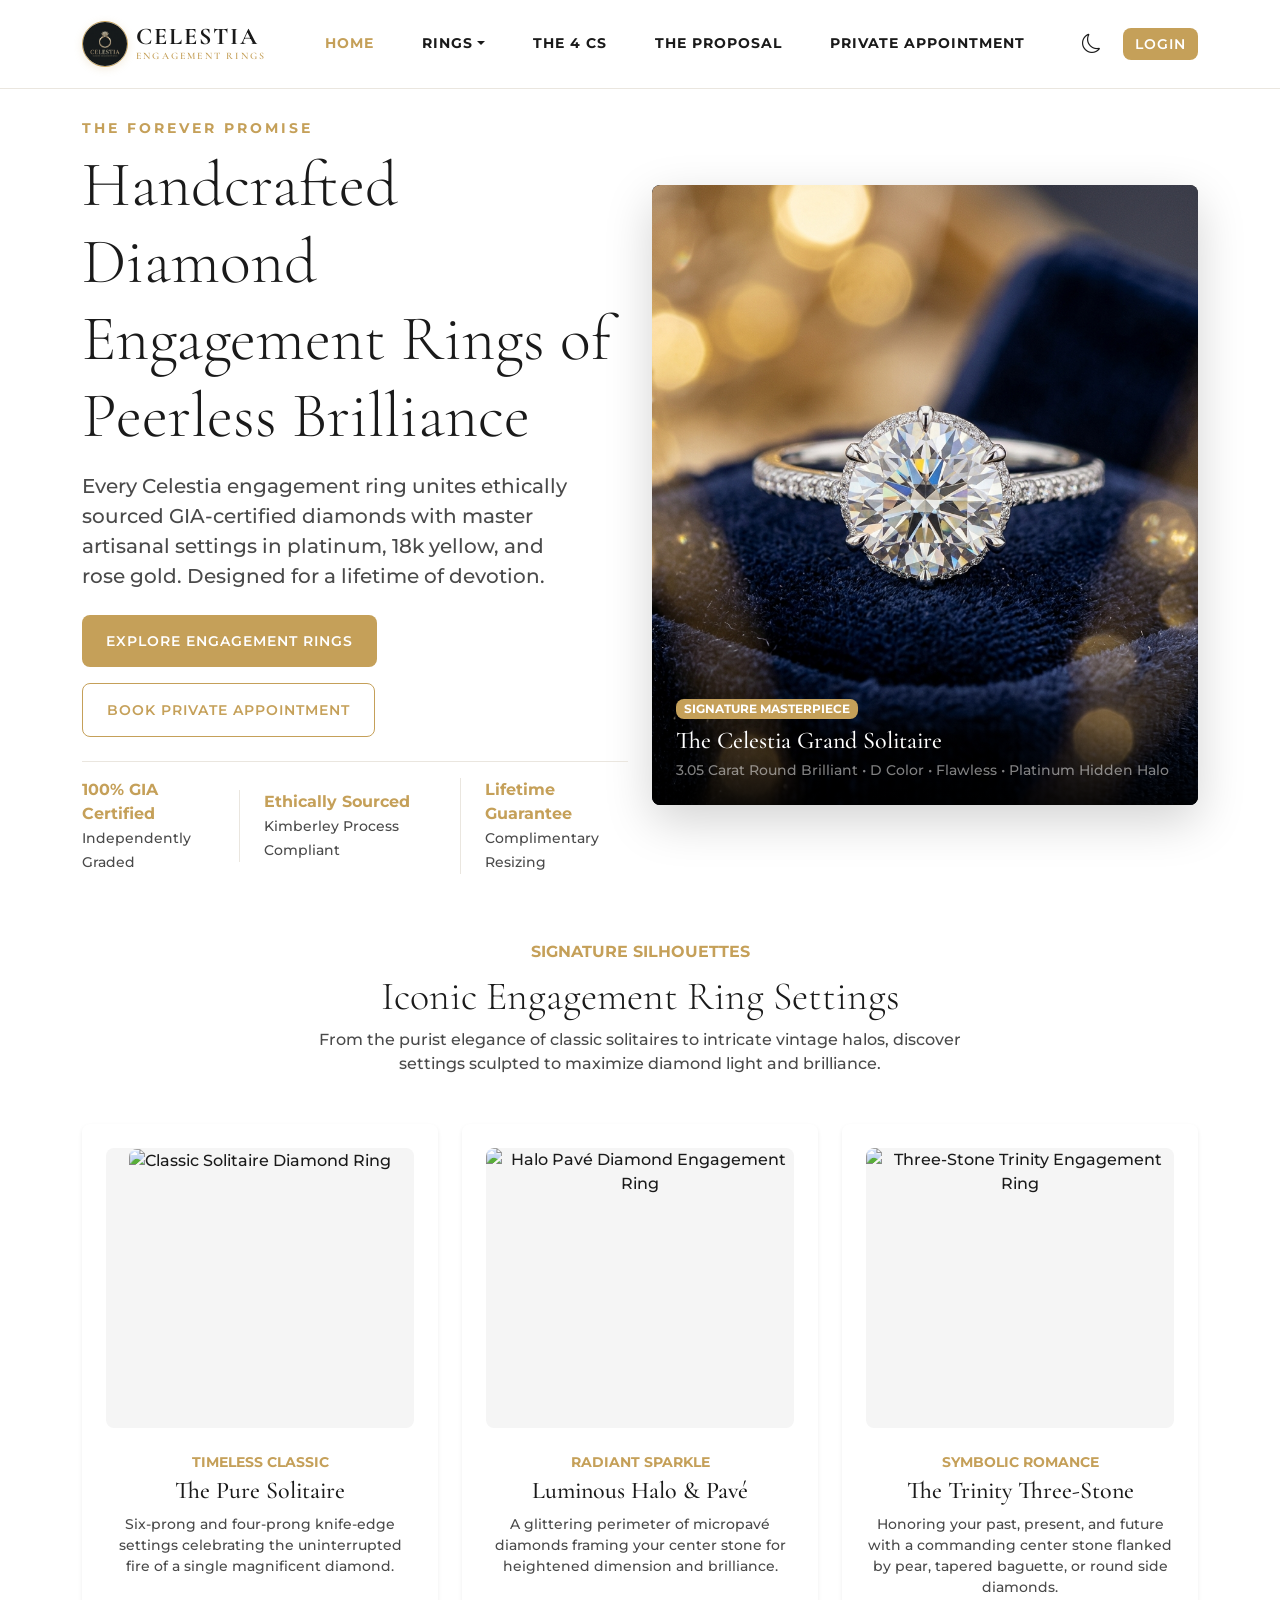
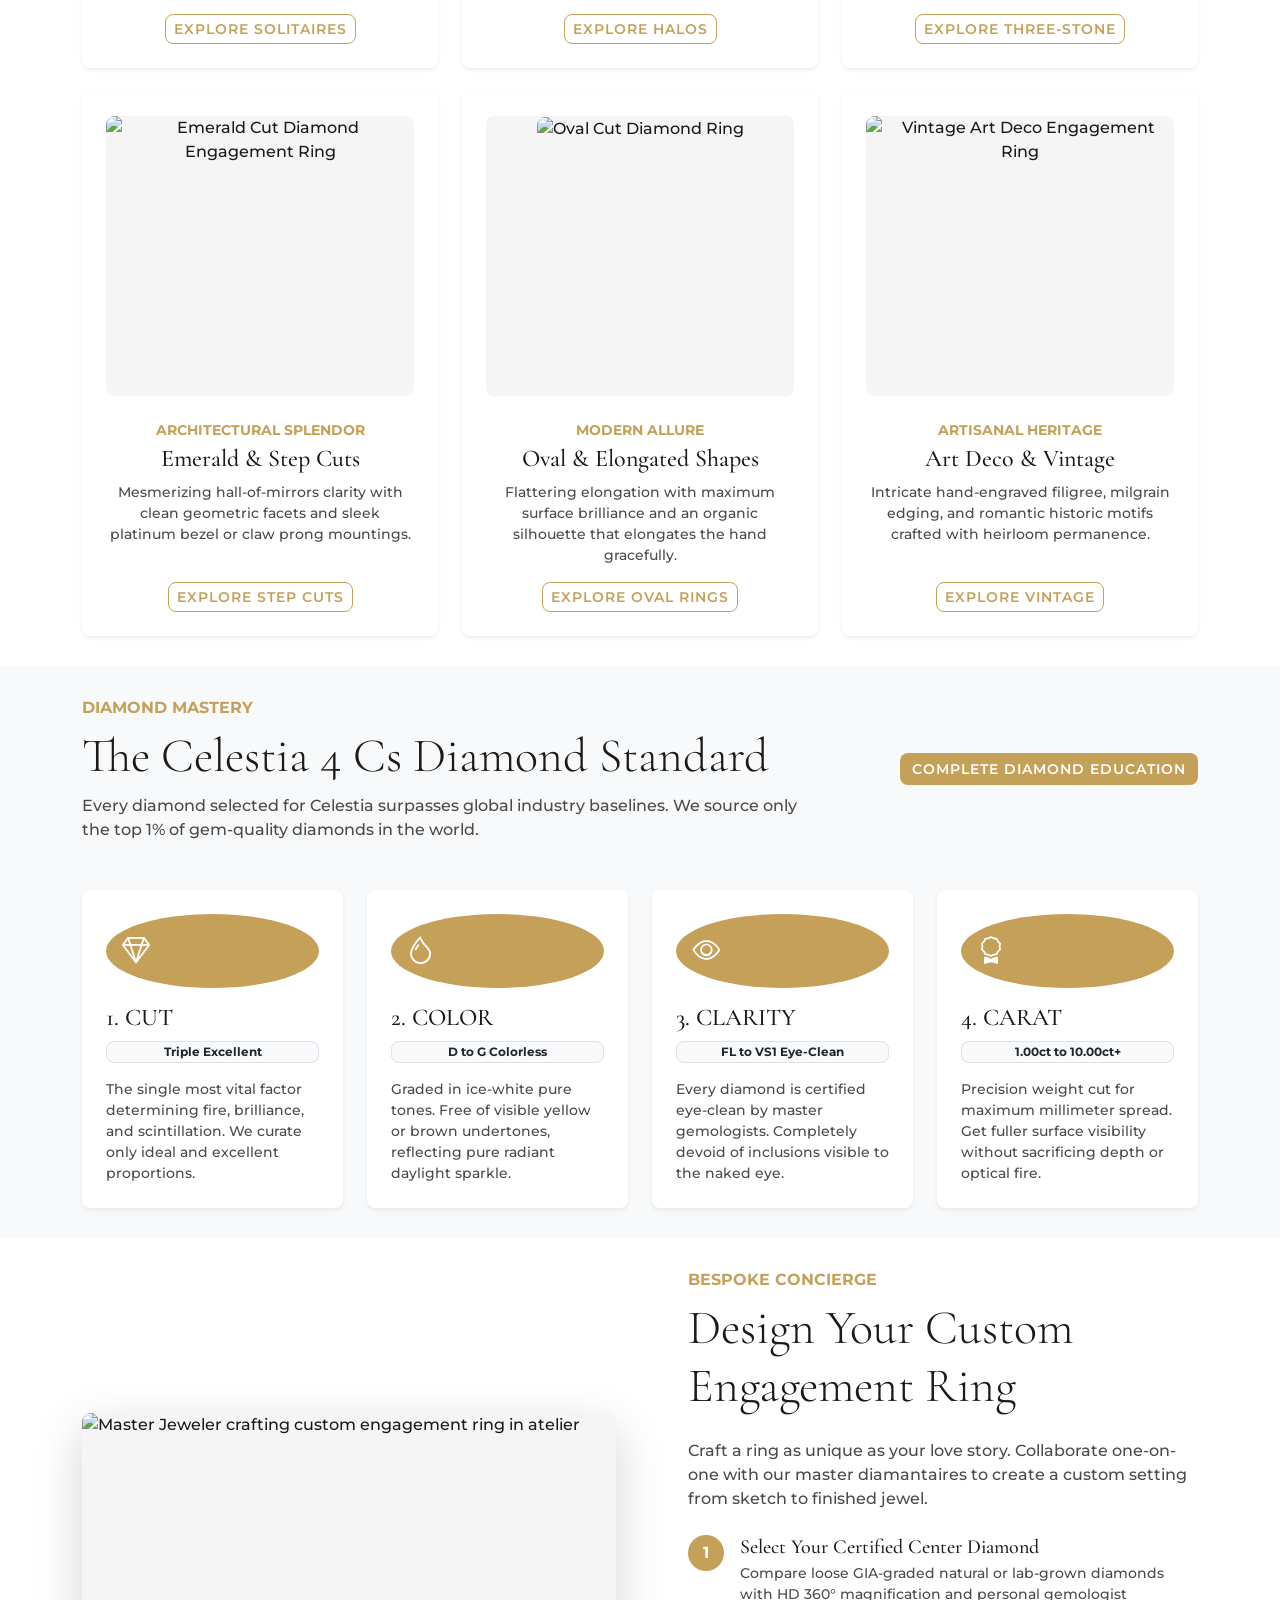
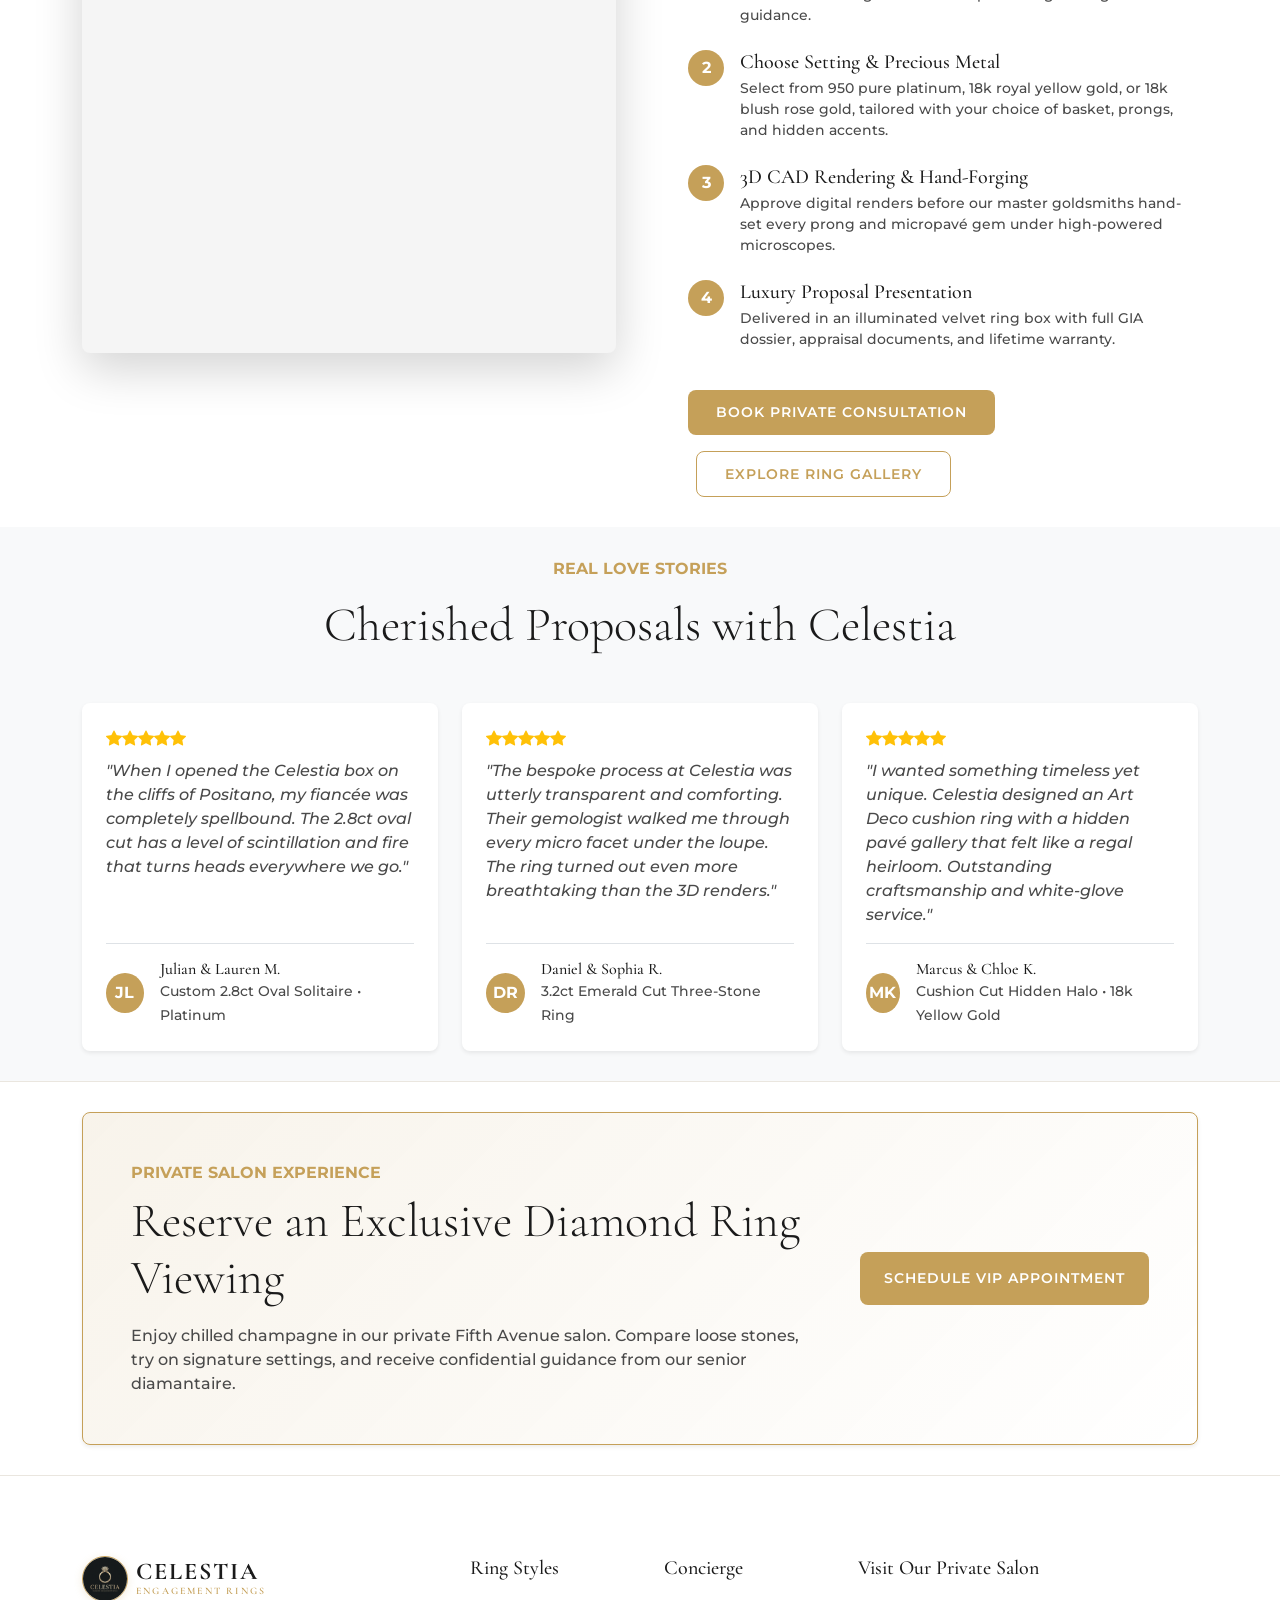
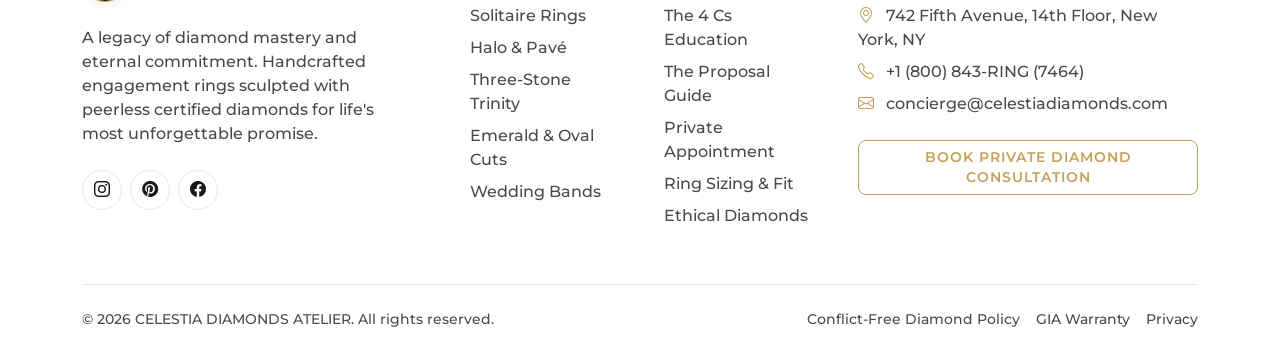
==== index.html @ c5ca7480 "Add files via upload" ====
<!DOCTYPE html>
<html lang="en" data-theme="light" dir="ltr">

<head>
    <meta charset="UTF-8">
    <meta name="viewport" content="width=device-width, initial-scale=1.0">
    <title>CELESTIA | Fine Diamond Engagement Rings & Bespoke Solitaires</title>
    <meta name="description" content="Discover CELESTIA's handcrafted diamond engagement rings. Certified conflict-free diamonds, bespoke platinum and 18k gold settings, and personalized bridal diamond concierge.">
    <!-- Bootstrap 5 CSS -->
    <link href="https://cdn.jsdelivr.net/npm/bootstrap@5.3.0/dist/css/bootstrap.min.css" rel="stylesheet">
    <!-- Bootstrap Icons -->
    <link href="https://cdn.jsdelivr.net/npm/bootstrap-icons@1.10.0/font/bootstrap-icons.css" rel="stylesheet">
    <!-- Custom CSS -->
    <link rel="stylesheet" href="assets/css/style.css">
    <link rel="icon" type="image/png" href="assets/images/favicon.png">
</head>

<body>

    <!-- Header Navigation -->
    <nav class="navbar navbar-expand-lg sticky-top">
        <div class="container">
            <a class="navbar-brand text-nowrap d-flex align-items-center gap-2" href="index.html">
                <img src="assets/images/logo-main.png" alt="Celestia Diamonds Logo" class="brand-logo-img">
                <div class="d-flex flex-column justify-content-center">
                    <span class="brand-font" style="line-height: 1; letter-spacing: 2px;">CELESTIA</span>
                    <span style="font-size: 0.62rem; letter-spacing: 2.2px; color: var(--accent-gold); font-weight: 600; text-transform: uppercase;">ENGAGEMENT RINGS</span>
                </div>
            </a>

            <div class="d-flex align-items-center order-lg-3 gap-3">
                <div class="desktop-auth-btns d-none d-lg-flex ms-3">
                    <a href="login.html" class="btn btn-gold">Login</a>
                </div>

                <button class="navbar-toggler ms-2 border-0" type="button" data-bs-toggle="collapse"
                    data-bs-target="#navbarContent" aria-label="Toggle navigation">
                    <span class="navbar-toggler-icon"></span>
                </button>
            </div>

            <div class="collapse navbar-collapse order-lg-2" id="navbarContent">
                <ul class="navbar-nav mx-auto mb-2 mb-lg-0 gap-lg-3">
                    <li class="nav-item"><a class="nav-link active" href="index.html">Home</a></li>
                    <li class="nav-item dropdown">
                        <a class="nav-link dropdown-toggle" href="#" role="button" data-bs-toggle="dropdown">Rings</a>
                        <ul class="dropdown-menu border-0 shadow-sm">
                            <li><a class="dropdown-item" href="jewellery.html">Solitaire Rings</a></li>
                            <li><a class="dropdown-item" href="jewellery.html">Halo & Pavé</a></li>
                            <li><a class="dropdown-item" href="jewellery.html">Three-Stone Trinity</a></li>
                            <li><a class="dropdown-item" href="jewellery.html">Emerald & Oval Cuts</a></li>
                            <li><a class="dropdown-item" href="jewellery.html">Vintage Heirloom</a></li>
                            <li><hr class="dropdown-divider"></li>
                            <li><a class="dropdown-item" href="jewellery.html">Diamond Wedding Bands</a></li>
                        </ul>
                    </li>
                    <li class="nav-item"><a class="nav-link" href="diamonds.html">The 4 Cs</a></li>
                    <li class="nav-item"><a class="nav-link" href="gifting.html">The Proposal</a></li>
                    <li class="nav-item"><a class="nav-link" href="contact.html">Private Appointment</a></li>
                </ul>

                <div class="d-flex align-items-center justify-content-center gap-3 my-3 my-lg-0 ms-lg-2">
                    <button id="theme-toggle" class="icon-btn" title="Toggle Theme"><i class="bi bi-moon"></i></button>
                </div>
                <div class="d-lg-none mt-3 pb-3 border-top pt-3 d-flex flex-column gap-2">
                    <a href="login.html" class="btn btn-gold w-100">Login</a>
                </div>
            </div>
        </div>
    </nav>

    <!-- Hero Section -->
    <section class="hero-section text-center text-lg-start">
        <div class="container">
            <div class="row align-items-center h-100">
                <div class="col-lg-6 hero-content py-4 py-lg-0">
                    <span class="hero-subtitle text-uppercase letter-spacing-2 text-gold d-inline-block mb-2">The Forever Promise</span>
                    <h1 class="hero-title brand-font display-4 mb-3">Handcrafted Diamond Engagement Rings of Peerless Brilliance</h1>
                    <p class="lead mb-4 text-secondary pe-lg-5">Every Celestia engagement ring unites ethically sourced GIA-certified diamonds with master artisanal settings in platinum, 18k yellow, and rose gold. Designed for a lifetime of devotion.</p>
                    <div class="hero-cta-group align-lg-start mt-4 d-flex flex-wrap gap-3">
                        <a href="jewellery.html" class="btn btn-gold px-4 py-3">Explore Engagement Rings</a>
                        <a href="contact.html" class="btn btn-outline-gold px-4 py-3">Book Private Appointment</a>
                    </div>
                    <div class="d-flex align-items-center gap-4 mt-4 pt-3 border-top" style="border-color: var(--border-color) !important;">
                        <div>
                            <span class="fw-bold d-block text-gold">100% GIA Certified</span>
                            <small class="text-secondary">Independently Graded</small>
                        </div>
                        <div class="border-start ps-4" style="border-color: var(--border-color) !important;">
                            <span class="fw-bold d-block text-gold">Ethically Sourced</span>
                            <small class="text-secondary">Kimberley Process Compliant</small>
                        </div>
                        <div class="border-start ps-4" style="border-color: var(--border-color) !important;">
                            <span class="fw-bold d-block text-gold">Lifetime Guarantee</span>
                            <small class="text-secondary">Complimentary Resizing</small>
                        </div>
                    </div>
                </div>
                <div class="col-lg-6 d-flex align-items-center py-3">
                    <!-- Hero Image -->
                    <div class="premium-img-container shadow-lg rounded w-100 position-relative overflow-hidden"
                        style="height: calc(100vh - 170px); max-height: 620px; background-color: #1a1a1a;">
                        <img src="assets/images/hero-diamond-ring.jpg"
                            alt="Celestia Flawless Solitaire Diamond Engagement Ring" class="w-100 h-100 object-fit-cover rounded">
                        <div class="position-absolute bottom-0 start-0 w-100 p-4 text-white" style="background: linear-gradient(180deg, transparent 0%, rgba(0,0,0,0.85) 100%);">
                            <span class="badge bg-gold mb-2 text-uppercase letter-spacing-1">Signature Masterpiece</span>
                            <h4 class="brand-font mb-1 text-white">The Celestia Grand Solitaire</h4>
                            <p class="small mb-0 text-white-50">3.05 Carat Round Brilliant • D Color • Flawless • Platinum Hidden Halo</p>
                        </div>
                    </div>
                </div>
            </div>
        </div>
    </section>

    <!-- Ring Silhouettes / Styles Showcase -->
    <section id="collections" class="section-padding bg-surface">
        <div class="container">
            <div class="section-title text-center mb-5">
                <span class="text-gold text-uppercase letter-spacing-2 d-block mb-2">Signature Silhouettes</span>
                <h2 class="brand-font display-5">Iconic Engagement Ring Settings</h2>
                <p class="text-secondary mx-auto mt-2" style="max-width: 650px;">From the purist elegance of classic solitaires to intricate vintage halos, discover settings sculpted to maximize diamond light and brilliance.</p>
            </div>

            <div class="row g-4 justify-content-center">
                <!-- Solitaire -->
                <div class="col-lg-4 col-md-6">
                    <div class="premium-card text-center p-4 h-100 border-0 shadow-sm rounded">
                        <div class="premium-img-container rounded mx-auto mb-4 overflow-hidden"
                            style="height: 280px; width: 100%;">
                            <img src="https://images.unsplash.com/photo-1605100804763-247f67b3557e?w=800&h=800&fit=crop"
                                alt="Classic Solitaire Diamond Ring" class="w-100 h-100 object-fit-cover rounded">
                        </div>
                        <span class="text-gold small text-uppercase letter-spacing-1">Timeless Classic</span>
                        <h4 class="brand-font mt-1 mb-2">The Pure Solitaire</h4>
                        <p class="text-secondary small mb-3">Six-prong and four-prong knife-edge settings celebrating the uninterrupted fire of a single magnificent diamond.</p>
                        <a href="jewellery.html" class="btn btn-outline-gold btn-sm">Explore Solitaires</a>
                    </div>
                </div>

                <!-- Halo & Pavé -->
                <div class="col-lg-4 col-md-6">
                    <div class="premium-card text-center p-4 h-100 border-0 shadow-sm rounded">
                        <div class="premium-img-container rounded mx-auto mb-4 overflow-hidden"
                            style="height: 280px; width: 100%;">
                            <img src="https://images.unsplash.com/photo-1602751584552-8ba73aad10e1?w=800&h=800&fit=crop"
                                alt="Halo Pavé Diamond Engagement Ring" class="w-100 h-100 object-fit-cover rounded">
                        </div>
                        <span class="text-gold small text-uppercase letter-spacing-1">Radiant Sparkle</span>
                        <h4 class="brand-font mt-1 mb-2">Luminous Halo & Pavé</h4>
                        <p class="text-secondary small mb-3">A glittering perimeter of micropavé diamonds framing your center stone for heightened dimension and brilliance.</p>
                        <a href="jewellery.html" class="btn btn-outline-gold btn-sm">Explore Halos</a>
                    </div>
                </div>

                <!-- Three-Stone Trinity -->
                <div class="col-lg-4 col-md-6">
                    <div class="premium-card text-center p-4 h-100 border-0 shadow-sm rounded">
                        <div class="premium-img-container rounded mx-auto mb-4 overflow-hidden"
                            style="height: 280px; width: 100%;">
                            <img src="https://images.unsplash.com/photo-1535632066927-ab7c9ab60908?w=800&h=800&fit=crop"
                                alt="Three-Stone Trinity Engagement Ring" class="w-100 h-100 object-fit-cover rounded">
                        </div>
                        <span class="text-gold small text-uppercase letter-spacing-1">Symbolic Romance</span>
                        <h4 class="brand-font mt-1 mb-2">The Trinity Three-Stone</h4>
                        <p class="text-secondary small mb-3">Honoring your past, present, and future with a commanding center stone flanked by pear, tapered baguette, or round side diamonds.</p>
                        <a href="jewellery.html" class="btn btn-outline-gold btn-sm">Explore Three-Stone</a>
                    </div>
                </div>

                <!-- Emerald & Fancy Shapes -->
                <div class="col-lg-4 col-md-6">
                    <div class="premium-card text-center p-4 h-100 border-0 shadow-sm rounded">
                        <div class="premium-img-container rounded mx-auto mb-4 overflow-hidden"
                            style="height: 280px; width: 100%;">
                            <img src="https://images.unsplash.com/photo-1598560917505-59a3ad559071?w=800&h=800&fit=crop"
                                alt="Emerald Cut Diamond Engagement Ring" class="w-100 h-100 object-fit-cover rounded">
                        </div>
                        <span class="text-gold small text-uppercase letter-spacing-1">Architectural Splendor</span>
                        <h4 class="brand-font mt-1 mb-2">Emerald & Step Cuts</h4>
                        <p class="text-secondary small mb-3">Mesmerizing hall-of-mirrors clarity with clean geometric facets and sleek platinum bezel or claw prong mountings.</p>
                        <a href="jewellery.html" class="btn btn-outline-gold btn-sm">Explore Step Cuts</a>
                    </div>
                </div>

                <!-- Oval Elegance -->
                <div class="col-lg-4 col-md-6">
                    <div class="premium-card text-center p-4 h-100 border-0 shadow-sm rounded">
                        <div class="premium-img-container rounded mx-auto mb-4 overflow-hidden"
                            style="height: 280px; width: 100%;">
                            <img src="https://images.unsplash.com/photo-1603561591411-07134e71a2a9?w=800&h=800&fit=crop"
                                alt="Oval Cut Diamond Ring" class="w-100 h-100 object-fit-cover rounded">
                        </div>
                        <span class="text-gold small text-uppercase letter-spacing-1">Modern Allure</span>
                        <h4 class="brand-font mt-1 mb-2">Oval & Elongated Shapes</h4>
                        <p class="text-secondary small mb-3">Flattering elongation with maximum surface brilliance and an organic silhouette that elongates the hand gracefully.</p>
                        <a href="jewellery.html" class="btn btn-outline-gold btn-sm">Explore Oval Rings</a>
                    </div>
                </div>

                <!-- Vintage Heirloom -->
                <div class="col-lg-4 col-md-6">
                    <div class="premium-card text-center p-4 h-100 border-0 shadow-sm rounded">
                        <div class="premium-img-container rounded mx-auto mb-4 overflow-hidden"
                            style="height: 280px; width: 100%;">
                            <img src="https://images.unsplash.com/photo-1515562141207-7a88fb7ce338?w=800&h=800&fit=crop"
                                alt="Vintage Art Deco Engagement Ring" class="w-100 h-100 object-fit-cover rounded">
                        </div>
                        <span class="text-gold small text-uppercase letter-spacing-1">Artisanal Heritage</span>
                        <h4 class="brand-font mt-1 mb-2">Art Deco & Vintage</h4>
                        <p class="text-secondary small mb-3">Intricate hand-engraved filigree, milgrain edging, and romantic historic motifs crafted with heirloom permanence.</p>
                        <a href="jewellery.html" class="btn btn-outline-gold btn-sm">Explore Vintage</a>
                    </div>
                </div>
            </div>
        </div>
    </section>

    <!-- The 4 Cs Diamond Guide Interactive Feature -->
    <section class="section-padding bg-light">
        <div class="container">
            <div class="row align-items-center mb-5">
                <div class="col-lg-8">
                    <span class="text-gold text-uppercase letter-spacing-2 d-block mb-2">Diamond Mastery</span>
                    <h2 class="brand-font display-5">The Celestia 4 Cs Diamond Standard</h2>
                    <p class="text-secondary mb-0">Every diamond selected for Celestia surpasses global industry baselines. We source only the top 1% of gem-quality diamonds in the world.</p>
                </div>
                <div class="col-lg-4 text-lg-end mt-4 mt-lg-0">
                    <a href="diamonds.html" class="btn btn-gold">Complete Diamond Education</a>
                </div>
            </div>

            <div class="row g-4">
                <div class="col-md-6 col-lg-3">
                    <div class="premium-card p-4 h-100 bg-white border-0 shadow-sm rounded">
                        <div class="d-inline-flex p-3 rounded-circle bg-gold text-white mb-3">
                            <i class="bi bi-gem fs-3"></i>
                        </div>
                        <h4 class="brand-font mb-2">1. CUT</h4>
                        <span class="badge bg-light text-dark border mb-3">Triple Excellent</span>
                        <p class="text-secondary small mb-0">The single most vital factor determining fire, brilliance, and scintillation. We curate only ideal and excellent proportions.</p>
                    </div>
                </div>

                <div class="col-md-6 col-lg-3">
                    <div class="premium-card p-4 h-100 bg-white border-0 shadow-sm rounded">
                        <div class="d-inline-flex p-3 rounded-circle bg-gold text-white mb-3">
                            <i class="bi bi-droplet fs-3"></i>
                        </div>
                        <h4 class="brand-font mb-2">2. COLOR</h4>
                        <span class="badge bg-light text-dark border mb-3">D to G Colorless</span>
                        <p class="text-secondary small mb-0">Graded in ice-white pure tones. Free of visible yellow or brown undertones, reflecting pure radiant daylight sparkle.</p>
                    </div>
                </div>

                <div class="col-md-6 col-lg-3">
                    <div class="premium-card p-4 h-100 bg-white border-0 shadow-sm rounded">
                        <div class="d-inline-flex p-3 rounded-circle bg-gold text-white mb-3">
                            <i class="bi bi-eye fs-3"></i>
                        </div>
                        <h4 class="brand-font mb-2">3. CLARITY</h4>
                        <span class="badge bg-light text-dark border mb-3">FL to VS1 Eye-Clean</span>
                        <p class="text-secondary small mb-0">Every diamond is certified eye-clean by master gemologists. Completely devoid of inclusions visible to the naked eye.</p>
                    </div>
                </div>

                <div class="col-md-6 col-lg-3">
                    <div class="premium-card p-4 h-100 bg-white border-0 shadow-sm rounded">
                        <div class="d-inline-flex p-3 rounded-circle bg-gold text-white mb-3">
                            <i class="bi bi-award fs-3"></i>
                        </div>
                        <h4 class="brand-font mb-2">4. CARAT</h4>
                        <span class="badge bg-light text-dark border mb-3">1.00ct to 10.00ct+</span>
                        <p class="text-secondary small mb-0">Precision weight cut for maximum millimeter spread. Get fuller surface visibility without sacrificing depth or optical fire.</p>
                    </div>
                </div>
            </div>
        </div>
    </section>

    <!-- Bespoke Creation Journey -->
    <section class="section-padding bg-surface">
        <div class="container">
            <div class="row g-5 align-items-center">
                <div class="col-lg-6">
                    <div class="premium-img-container shadow-lg rounded overflow-hidden" style="height: 540px;">
                        <img src="https://images.unsplash.com/photo-1617038220319-276d3cfab638?w=800&h=800&fit=crop"
                            alt="Master Jeweler crafting custom engagement ring in atelier" class="w-100 h-100 object-fit-cover rounded">
                    </div>
                </div>
                <div class="col-lg-6 ps-lg-5">
                    <span class="text-gold text-uppercase letter-spacing-2 d-block mb-2">Bespoke Concierge</span>
                    <h2 class="brand-font display-5 mb-4">Design Your Custom Engagement Ring</h2>
                    <p class="text-secondary mb-4">Craft a ring as unique as your love story. Collaborate one-on-one with our master diamantaires to create a custom setting from sketch to finished jewel.</p>

                    <div class="timeline-steps">
                        <div class="d-flex align-items-start gap-3 mb-4">
                            <div class="bg-gold text-white rounded-circle d-flex align-items-center justify-content-center fw-bold" style="width: 36px; height: 36px; min-width: 36px;">1</div>
                            <div>
                                <h5 class="brand-font mb-1">Select Your Certified Center Diamond</h5>
                                <p class="text-secondary small mb-0">Compare loose GIA-graded natural or lab-grown diamonds with HD 360° magnification and personal gemologist guidance.</p>
                            </div>
                        </div>

                        <div class="d-flex align-items-start gap-3 mb-4">
                            <div class="bg-gold text-white rounded-circle d-flex align-items-center justify-content-center fw-bold" style="width: 36px; height: 36px; min-width: 36px;">2</div>
                            <div>
                                <h5 class="brand-font mb-1">Choose Setting & Precious Metal</h5>
                                <p class="text-secondary small mb-0">Select from 950 pure platinum, 18k royal yellow gold, or 18k blush rose gold, tailored with your choice of basket, prongs, and hidden accents.</p>
                            </div>
                        </div>

                        <div class="d-flex align-items-start gap-3 mb-4">
                            <div class="bg-gold text-white rounded-circle d-flex align-items-center justify-content-center fw-bold" style="width: 36px; height: 36px; min-width: 36px;">3</div>
                            <div>
                                <h5 class="brand-font mb-1">3D CAD Rendering & Hand-Forging</h5>
                                <p class="text-secondary small mb-0">Approve digital renders before our master goldsmiths hand-set every prong and micropavé gem under high-powered microscopes.</p>
                            </div>
                        </div>

                        <div class="d-flex align-items-start gap-3">
                            <div class="bg-gold text-white rounded-circle d-flex align-items-center justify-content-center fw-bold" style="width: 36px; height: 36px; min-width: 36px;">4</div>
                            <div>
                                <h5 class="brand-font mb-1">Luxury Proposal Presentation</h5>
                                <p class="text-secondary small mb-0">Delivered in an illuminated velvet ring box with full GIA dossier, appraisal documents, and lifetime warranty.</p>
                            </div>
                        </div>
                    </div>

                    <div class="cta-group align-lg-start mt-4 pt-3">
                        <a href="contact.html" class="btn btn-gold">Book Private Consultation</a>
                        <a href="jewellery.html" class="btn btn-outline-gold ms-2">Explore Ring Gallery</a>
                    </div>
                </div>
            </div>
        </div>
    </section>

    <!-- Client Testimonials & Love Stories -->
    <section class="section-padding bg-light">
        <div class="container text-center">
            <span class="text-gold text-uppercase letter-spacing-2 d-block mb-3">Real Love Stories</span>
            <h2 class="brand-font display-5 mb-5">Cherished Proposals with Celestia</h2>
            <div class="row g-4 justify-content-center">
                <div class="col-lg-4 col-md-6">
                    <div class="premium-card p-4 h-100 border-0 bg-white shadow-sm d-flex flex-column rounded">
                        <div class="text-warning mb-2 text-start">
                            <i class="bi bi-star-fill"></i><i class="bi bi-star-fill"></i><i class="bi bi-star-fill"></i><i class="bi bi-star-fill"></i><i class="bi bi-star-fill"></i>
                        </div>
                        <p class="text-secondary flex-grow-1 text-start fst-italic">"When I opened the Celestia box on the cliffs of Positano, my fiancée was completely spellbound. The 2.8ct oval cut has a level of scintillation and fire that turns heads everywhere we go."</p>
                        <div class="d-flex align-items-center gap-3 mt-3 pt-3 border-top">
                            <div class="rounded-circle bg-gold text-white d-flex align-items-center justify-content-center fw-bold" style="width: 40px; height: 40px;">JL</div>
                            <div class="text-start">
                                <h6 class="brand-font mb-0">Julian & Lauren M.</h6>
                                <small class="text-secondary">Custom 2.8ct Oval Solitaire • Platinum</small>
                            </div>
                        </div>
                    </div>
                </div>

                <div class="col-lg-4 col-md-6">
                    <div class="premium-card p-4 h-100 border-0 bg-white shadow-sm d-flex flex-column rounded">
                        <div class="text-warning mb-2 text-start">
                            <i class="bi bi-star-fill"></i><i class="bi bi-star-fill"></i><i class="bi bi-star-fill"></i><i class="bi bi-star-fill"></i><i class="bi bi-star-fill"></i>
                        </div>
                        <p class="text-secondary flex-grow-1 text-start fst-italic">"The bespoke process at Celestia was utterly transparent and comforting. Their gemologist walked me through every micro facet under the loupe. The ring turned out even more breathtaking than the 3D renders."</p>
                        <div class="d-flex align-items-center gap-3 mt-3 pt-3 border-top">
                            <div class="rounded-circle bg-gold text-white d-flex align-items-center justify-content-center fw-bold" style="width: 40px; height: 40px;">DR</div>
                            <div class="text-start">
                                <h6 class="brand-font mb-0">Daniel & Sophia R.</h6>
                                <small class="text-secondary">3.2ct Emerald Cut Three-Stone Ring</small>
                            </div>
                        </div>
                    </div>
                </div>

                <div class="col-lg-4 col-md-6">
                    <div class="premium-card p-4 h-100 border-0 bg-white shadow-sm d-flex flex-column rounded">
                        <div class="text-warning mb-2 text-start">
                            <i class="bi bi-star-fill"></i><i class="bi bi-star-fill"></i><i class="bi bi-star-fill"></i><i class="bi bi-star-fill"></i><i class="bi bi-star-fill"></i>
                        </div>
                        <p class="text-secondary flex-grow-1 text-start fst-italic">"I wanted something timeless yet unique. Celestia designed an Art Deco cushion ring with a hidden pavé gallery that felt like a regal heirloom. Outstanding craftsmanship and white-glove service."</p>
                        <div class="d-flex align-items-center gap-3 mt-3 pt-3 border-top">
                            <div class="rounded-circle bg-gold text-white d-flex align-items-center justify-content-center fw-bold" style="width: 40px; height: 40px;">MK</div>
                            <div class="text-start">
                                <h6 class="brand-font mb-0">Marcus & Chloe K.</h6>
                                <small class="text-secondary">Cushion Cut Hidden Halo • 18k Yellow Gold</small>
                            </div>
                        </div>
                    </div>
                </div>
            </div>
        </div>
    </section>

    <!-- Proposal Salon Banner -->
    <section class="section-padding bg-surface border-top" style="border-color: var(--border-color) !important;">
        <div class="container">
            <div class="p-5 rounded shadow-sm text-center text-lg-start" style="background: linear-gradient(135deg, rgba(197, 160, 89, 0.12) 0%, rgba(255, 255, 255, 0.05) 100%); border: 1px solid var(--accent-gold);">
                <div class="row align-items-center">
                    <div class="col-lg-8">
                        <span class="text-gold text-uppercase letter-spacing-2 d-block mb-2">Private Salon Experience</span>
                        <h2 class="brand-font display-5 mb-3">Reserve an Exclusive Diamond Ring Viewing</h2>
                        <p class="text-secondary mb-0">Enjoy chilled champagne in our private Fifth Avenue salon. Compare loose stones, try on signature settings, and receive confidential guidance from our senior diamantaire.</p>
                    </div>
                    <div class="col-lg-4 text-lg-end mt-4 mt-lg-0">
                        <a href="contact.html" class="btn btn-gold px-4 py-3 text-uppercase letter-spacing-1">Schedule VIP Appointment</a>
                    </div>
                </div>
            </div>
        </div>
    </section>

    <!-- Footer -->
    <footer class="footer">
        <div class="container">
            <div class="row g-5 mb-5">
                <div class="col-lg-4">
                    <a class="navbar-brand text-nowrap d-flex align-items-center gap-2 mb-4" href="index.html">
                        <img src="assets/images/logo-main.png" alt="Celestia Diamonds Logo" class="brand-logo-img">
                        <div class="d-flex flex-column justify-content-center">
                            <span class="brand-font" style="line-height: 1; letter-spacing: 2px;">CELESTIA</span>
                            <span style="font-size: 0.62rem; letter-spacing: 2.2px; color: var(--accent-gold); font-weight: 600; text-transform: uppercase;">ENGAGEMENT RINGS</span>
                        </div>
                    </a>
                    <p class="text-secondary mb-4 pe-lg-4">A legacy of diamond mastery and eternal commitment. Handcrafted engagement rings sculpted with peerless certified diamonds for life's most unforgettable promise.</p>
                    <div class="d-flex gap-2 social-links">
                        <a href="#" aria-label="Instagram"><i class="bi bi-instagram"></i></a>
                        <a href="#" aria-label="Pinterest"><i class="bi bi-pinterest"></i></a>
                        <a href="#" aria-label="Facebook"><i class="bi bi-facebook"></i></a>
                    </div>
                </div>

                <div class="col-lg-2 col-md-6">
                    <h5 class="brand-font mb-4">Ring Styles</h5>
                    <a href="jewellery.html" class="footer-link">Solitaire Rings</a>
                    <a href="jewellery.html" class="footer-link">Halo & Pavé</a>
                    <a href="jewellery.html" class="footer-link">Three-Stone Trinity</a>
                    <a href="jewellery.html" class="footer-link">Emerald & Oval Cuts</a>
                    <a href="jewellery.html" class="footer-link">Wedding Bands</a>
                </div>

                <div class="col-lg-2 col-md-6">
                    <h5 class="brand-font mb-4">Concierge</h5>
                    <a href="diamonds.html" class="footer-link">The 4 Cs Education</a>
                    <a href="gifting.html" class="footer-link">The Proposal Guide</a>
                    <a href="contact.html" class="footer-link">Private Appointment</a>
                    <a href="jewellery.html" class="footer-link">Ring Sizing & Fit</a>
                    <a href="diamonds.html" class="footer-link">Ethical Diamonds</a>
                </div>

                <div class="col-lg-4 col-md-12">
                    <h5 class="brand-font mb-4">Visit Our Private Salon</h5>
                    <p class="text-secondary mb-2"><i class="bi bi-geo-alt me-2 text-gold"></i> 742 Fifth Avenue, 14th Floor, New York, NY</p>
                    <p class="text-secondary mb-2"><i class="bi bi-telephone me-2 text-gold"></i> +1 (800) 843-RING (7464)</p>
                    <p class="text-secondary mb-4"><i class="bi bi-envelope me-2 text-gold"></i> concierge@celestiadiamonds.com</p>
                    <a href="contact.html" class="btn btn-outline-gold w-100">Book Private Diamond Consultation</a>
                </div>
            </div>

            <div class="d-flex flex-column flex-md-row justify-content-between align-items-center border-top pt-4"
                style="border-color: var(--border-color) !important;">
                <p class="text-secondary small mb-0">&copy; <span id="current-year"></span> CELESTIA DIAMONDS ATELIER. All rights reserved.</p>
                <div class="d-flex gap-3 mt-3 mt-md-0">
                    <a href="#" class="text-secondary small text-decoration-none">Conflict-Free Diamond Policy</a>
                    <a href="#" class="text-secondary small text-decoration-none">GIA Warranty</a>
                    <a href="#" class="text-secondary small text-decoration-none">Privacy</a>
                </div>
            </div>
        </div>
    </footer>

    <!-- Scripts -->
    <script src="https://cdn.jsdelivr.net/npm/bootstrap@5.3.0/dist/js/bootstrap.bundle.min.js"></script>
    <script src="assets/js/main.js"></script>
</body>

</html>
---- assets/css/style.css ----
@import url('https://fonts.googleapis.com/css2?family=Cormorant+Garamond:ital,wght@0,400;0,500;0,600;0,700;1,400;1,600&family=Montserrat:wght@300;400;500;600;700&display=swap');

:root {
    --bg-color: #FDFDFD;
    --surface-color: #FFFFFF;
    --text-primary: #1A1A1A;
    --text-secondary: #4A4A4A;
    --accent-gold: #C5A059;
    --accent-gold-hover: #AF8B44;
    --border-color: #EAE6DF;
    
    --border-radius-sm: 4px;
    --border-radius: 8px;
    --border-radius-lg: 12px;
    --border-radius-circle: 50%;
    
    /* Override Bootstrap border radius variables */
    --bs-border-radius: var(--border-radius);
    --bs-border-radius-sm: var(--border-radius-sm);
    --bs-border-radius-lg: var(--border-radius-lg);
    --bs-border-radius-xl: var(--border-radius-lg);
    --bs-border-radius-2xl: 16px;
    
    --font-heading: 'Cormorant Garamond', Georgia, serif;
    --font-body: 'Montserrat', sans-serif;
    
    --transition: all 0.3s ease-in-out;
}

[data-theme="dark"] {
    --bg-color: #121212;
    --surface-color: #1E1E1E;
    --text-primary: #FFFFFF;
    --text-secondary: #E0E0E0;
    --border-color: #333333;
}

[data-theme="dark"] .text-secondary {
    color: var(--text-secondary) !important;
}

[data-theme="dark"] ul.list-unstyled li,
[data-theme="dark"] .list-unstyled li {
    color: var(--text-primary) !important;
}

[data-theme="dark"] .navbar-toggler-icon {
    filter: invert(1);
}

[data-theme="dark"] .bg-light {
    background-color: var(--bg-color) !important;
    color: var(--text-primary) !important;
}

[data-theme="dark"] .bg-white {
    background-color: var(--surface-color) !important;
    color: var(--text-primary) !important;
}

[data-theme="dark"] .text-dark {
    color: var(--text-primary) !important;
}

[data-theme="dark"] .btn-outline-dark {
    border-color: var(--accent-gold) !important;
    color: var(--accent-gold) !important;
}

[data-theme="dark"] .btn-outline-dark:hover {
    background-color: var(--accent-gold) !important;
    color: #FFFFFF !important;
}

.bg-gold {
    background-color: var(--accent-gold) !important;
    color: #FFFFFF !important;
}

.bg-gold i, 
.bg-gold h1, .bg-gold h2, .bg-gold h3, .bg-gold h4, .bg-gold h5, .bg-gold h6, 
.bg-gold p, .bg-gold span {
    color: #FFFFFF !important;
}

html, body {
    max-width: 100%;
    overflow-x: hidden;
}

body {
    background-color: var(--bg-color);
    color: var(--text-primary);
    font-family: var(--font-body);
    font-weight: 500;
    transition: background-color 0.3s ease, color 0.3s ease;
    padding-top: 80px;
}

h1, h2, h3, h4, h5, h6, .brand-font {
    font-family: var(--font-heading);
}

/* RTL Support */
[dir="rtl"] {
    text-align: right;
}

[dir="rtl"] .ms-auto {
    margin-right: auto !important;
    margin-left: 0 !important;
}

[dir="rtl"] .me-3 {
    margin-left: 1rem !important;
    margin-right: 0 !important;
}

[dir="rtl"] .ps-3 {
    padding-right: 1rem !important;
    padding-left: 0 !important;
}

/* Navigation */
.navbar {
    background-color: var(--surface-color);
    border-bottom: 1px solid var(--border-color);
    padding: 1rem 0;
    position: fixed !important;
    top: 0;
    left: 0;
    width: 100%;
    z-index: 1050 !important;
}

.nav-link, .navbar-brand {
    color: var(--text-primary) !important;
}

.navbar-brand {
    font-family: var(--font-heading);
    font-size: 1.5rem;
    font-weight: 700;
}

.nav-link {
    font-weight: 700;
    text-transform: uppercase;
    font-size: 0.9rem;
    letter-spacing: 1px;
    padding: 0.5rem 1rem !important;
    transition: var(--transition);
}

.nav-link:hover, .nav-link.active {
    color: var(--accent-gold) !important;
}

.btn {
    border-radius: var(--border-radius);
}

.btn-gold {
    background-color: var(--accent-gold);
    color: #fff;
    border: none;
    border-radius: var(--border-radius);
    transition: var(--transition);
    text-transform: uppercase;
    letter-spacing: 1px;
    font-size: 0.85rem;
    font-weight: 600;
}

.btn-gold:hover {
    background-color: var(--accent-gold-hover);
    color: #fff;
}

.btn-outline-gold {
    border: 1px solid var(--accent-gold);
    color: var(--accent-gold);
    background: transparent;
    border-radius: var(--border-radius);
    transition: var(--transition);
    text-transform: uppercase;
    letter-spacing: 1px;
    font-size: 0.85rem;
    font-weight: 600;
}

.btn-outline-gold:hover {
    background-color: var(--accent-gold);
    color: #fff;
}

.brand-logo-img {
    height: 46px;
    width: 46px;
    object-fit: cover;
    border-radius: 50%;
    border: 1.5px solid var(--accent-gold);
    box-shadow: 0 2px 8px rgba(197, 160, 89, 0.2);
}

/* Utilities */
.text-gold {
    color: var(--accent-gold) !important;
    font-weight: 700 !important;
}
.text-secondary {
    color: var(--text-secondary) !important;
    font-weight: 500 !important;
}
.lead {
    font-weight: 500 !important;
}
.bg-surface {
    background-color: var(--surface-color) !important;
}

/* Theme Toggle & RTL Toggle */
.icon-btn {
    cursor: pointer;
    font-size: 1.2rem;
    color: var(--text-primary);
    transition: var(--transition);
    background: transparent;
    border: none;
    display: flex;
    align-items: center;
    justify-content: center;
}

.icon-btn:hover {
    color: var(--accent-gold);
}

/* Hero Section */
.hero-section {
    height: calc(100vh - 70px);
    display: flex;
    align-items: center;
    position: relative;
    background-color: var(--surface-color);
    overflow: hidden;
}

.hero-content {
    z-index: 2;
    position: relative;
}

.hero-subtitle {
    font-size: 0.9rem;
    text-transform: uppercase;
    letter-spacing: 3px;
    color: var(--accent-gold);
    display: block;
    margin-bottom: 1rem;
    font-weight: 700;
}

.hero-title {
    font-size: 4rem;
    line-height: 1.2;
    margin-bottom: 1.5rem;
}

@media (max-width: 768px) {
    .hero-section {
        height: auto;
        min-height: auto;
        padding: 2rem 0;
    }
    .hero-title {
        font-size: 2.5rem;
    }
}

/* Page Hero Banner with Diamond Background */
.page-hero-banner {
    position: relative;
    min-height: 420px;
    display: flex;
    align-items: center;
    justify-content: center;
    background-size: cover;
    background-position: center center;
    background-repeat: no-repeat;
    color: #ffffff !important;
    padding: 130px 20px 80px;
    margin-top: 0;
    overflow: hidden;
    text-align: center;
}

.page-hero-banner::before {
    content: '';
    position: absolute;
    top: 0;
    left: 0;
    width: 100%;
    height: 100%;
    background: linear-gradient(180deg, rgba(8, 10, 15, 0.75) 0%, rgba(8, 10, 15, 0.88) 100%);
    z-index: 1;
}

.page-hero-banner .container {
    position: relative;
    z-index: 2;
    max-width: 900px;
    margin: 0 auto;
}

.page-hero-banner .hero-subtitle {
    color: var(--accent-gold) !important;
    letter-spacing: 3px;
    font-size: 0.88rem;
    font-weight: 700;
    text-transform: uppercase;
    display: inline-block;
    margin-bottom: 0.85rem;
    text-shadow: 0 2px 8px rgba(0, 0, 0, 0.7);
}

.page-hero-banner h1,
.page-hero-banner .hero-title {
    color: #ffffff !important;
    font-family: var(--font-heading);
    font-size: 3.2rem;
    line-height: 1.25;
    margin-bottom: 1.1rem;
    text-shadow: 0 4px 16px rgba(0, 0, 0, 0.8);
}

.page-hero-banner p,
.page-hero-banner .lead {
    color: rgba(255, 255, 255, 0.92) !important;
    text-shadow: 0 2px 8px rgba(0, 0, 0, 0.7);
    font-size: 1.12rem;
    line-height: 1.6;
    max-width: 720px;
    margin: 0 auto;
}

@media (max-width: 768px) {
    .page-hero-banner {
        min-height: 340px;
        padding: 110px 15px 60px;
    }
    .page-hero-banner h1,
    .page-hero-banner .hero-title {
        font-size: 2.2rem;
    }
    .page-hero-banner p {
        font-size: 1rem;
    }
}

/* Sections */
.section-padding {
    padding: 30px 0;
}

.section-title {
    margin-bottom: 3rem;
}

.section-title h2 {
    font-size: 2.5rem;
    margin-top: 0.5rem;
}

/* Cards & Boxed Containers */
.card,
.premium-card {
    background-color: var(--surface-color);
    border: 1px solid var(--border-color);
    border-radius: var(--border-radius) !important;
    overflow: hidden;
    transition: var(--transition);
    height: 100%;
    display: flex;
    flex-direction: column;
}

.border:not(hr):not(input):not(select):not(textarea):not(button):not(.border-bottom):not(.border-top):not(.border-start):not(.border-end):not(.border-0) {
    border-radius: var(--border-radius);
}

.rounded {
    border-radius: var(--border-radius) !important;
}

.premium-card.text-center {
    align-items: center;
}

.premium-card > *:last-child {
    margin-top: auto !important;
}

.premium-card:hover {
    transform: translateY(-10px);
    box-shadow: 0 15px 30px rgba(0,0,0,0.05);
    border-color: var(--accent-gold);
}

[data-theme="dark"] .premium-card:hover {
    box-shadow: 0 15px 30px rgba(0,0,0,0.5);
}

.premium-img-container {
    height: 300px;
    background-color: #f5f5f5;
    position: relative;
    overflow: hidden;
    border-radius: var(--border-radius);
}

.premium-img-container.rounded-circle {
    border-radius: 50% !important;
}

[data-theme="dark"] .premium-img-container {
    background-color: #2a2a2a;
}

.premium-img-container img {
    width: 100%;
    height: 100%;
    object-fit: cover;
    transition: var(--transition);
}

.premium-card:hover .premium-img-container img {
    transform: scale(1.05);
}

.form-control, .input-group-text, .form-select {
    background-color: var(--surface-color);
    border: 1px solid var(--border-color);
    color: var(--text-primary);
    border-radius: var(--border-radius);
}

.form-control {
    padding: 0.75rem 1rem;
}

.form-control:focus, .form-select:focus {
    background-color: var(--surface-color);
    border-color: var(--accent-gold);
    box-shadow: 0 0 0 0.2rem rgba(212, 175, 55, 0.2);
    color: var(--text-primary);
}

.form-control::placeholder {
    color: var(--text-secondary);
    opacity: 0.75;
}

.form-select option,
select option {
    background-color: var(--surface-color) !important;
    color: var(--text-primary) !important;
}

[data-theme="dark"] .form-select option,
[data-theme="dark"] select option {
    background-color: #1E1E1E !important;
    color: #FFFFFF !important;
}

/* Footer */
.footer {
    background-color: var(--surface-color);
    border-top: 1px solid var(--border-color);
    padding: 80px 0 30px;
}

.footer h5,
.footer p,
.footer .navbar-brand,
.footer .social-links,
.footer .footer-link {
    text-align: start !important;
    justify-content: flex-start !important;
}

@media (max-width: 767px) {
    .footer h5,
    .footer p,
    .footer .navbar-brand,
    .footer .social-links,
    .footer .footer-link {
        text-align: center !important;
        justify-content: center !important;
    }
}

.footer-link {
    color: var(--text-secondary);
    text-decoration: none;
    transition: var(--transition);
    display: block;
    margin-bottom: 0.5rem;
}

.footer-link:hover {
    color: var(--accent-gold);
}

.social-links a {
    display: inline-flex;
    align-items: center;
    justify-content: center;
    width: 40px;
    height: 40px;
    border: 1px solid var(--border-color);
    border-radius: 50%;
    color: var(--text-primary);
    text-decoration: none;
    transition: var(--transition);
}

.social-links a:hover {
    background-color: var(--accent-gold);
    color: #fff;
    border-color: var(--accent-gold);
}

/* Auth Pages */
body.auth-page {
    padding-top: 0 !important;
}

.auth-top-corner {
    position: fixed;
    top: 20px;
    right: 24px;
    z-index: 1060;
}

.auth-top-corner .icon-btn {
    width: 44px;
    height: 44px;
    display: flex;
    align-items: center;
    justify-content: center;
    border-radius: 50%;
    background-color: var(--surface-color);
    border: 1px solid var(--border-color);
    color: var(--text-primary);
    box-shadow: 0 4px 14px rgba(0, 0, 0, 0.08);
    transition: var(--transition);
}

.auth-top-corner .icon-btn:hover {
    color: var(--accent-gold);
    border-color: var(--accent-gold);
    transform: translateY(-2px);
    box-shadow: 0 6px 18px rgba(197, 160, 89, 0.25);
}

.auth-wrapper {
    min-height: 100vh;
    display: flex;
    align-items: center;
    justify-content: center;
    background-color: var(--bg-color);
    padding: 40px 0;
}

.auth-card {
    background-color: var(--surface-color);
    border: 1px solid var(--border-color);
    padding: 40px;
    border-radius: var(--border-radius);
    box-shadow: 0 10px 30px rgba(0,0,0,0.02);
}

[data-theme="dark"] .auth-card {
    box-shadow: 0 10px 30px rgba(0,0,0,0.2);
}

/* CTA Button Alignment & Responsive Layout Rules */
.hero-cta-group,
.cta-group {
    display: flex;
    align-items: center;
    gap: 1rem;
    flex-wrap: wrap;
    width: 100%;
}

.hero-cta-group .btn,
.cta-group .btn {
    padding: 0.75rem 1.75rem;
    font-weight: 600;
    letter-spacing: 1px;
    display: inline-flex;
    align-items: center;
    justify-content: center;
    text-align: center;
    transition: var(--transition);
}

@media (min-width: 992px) {
    .hero-cta-group,
    .cta-group.align-lg-start {
        justify-content: flex-start !important;
    }
    
    .hero-cta-group .btn,
    .cta-group .btn {
        width: auto;
        min-width: 180px;
    }
}

/* Tablet & Mobile View Alignment (<992px) */
@media (max-width: 991px) {
    h1, h2, h3, h4, h5, h6, 
    p, span, .lead, .hero-subtitle, .brand-font,
    .section-title, .hero-content, 
    .card-body, .premium-card,
    .badge, i[class^="bi-"], .bi {
        text-align: center !important;
    }
    
    .hero-content {
        display: flex;
        flex-direction: column;
        align-items: center;
        text-align: center;
    }

    .hero-cta-group,
    .cta-group {
        justify-content: center !important;
    }

    .hero-cta-group .btn,
    .cta-group .btn {
        min-width: 160px;
    }
    
    /* List styling for Services (Icons & Text) */
    ul.list-unstyled li.d-flex {
        flex-direction: column !important;
        align-items: center !important;
        text-align: center !important;
    }

    ul.list-unstyled li.d-flex i {
        margin-bottom: 0.5rem;
    }
    
    /* Ensure icon wrappers have proper mobile margin */
    .ms-3, .ps-3 {
        margin-left: 0 !important;
        padding-left: 0 !important;
    }

    /* Make image container responsive */
    .premium-img-container:not(.rounded-circle) {
        height: auto !important;
        aspect-ratio: 4/3;
    }
}

/* Mobile Hero Buttons & Small Screen Fixes (<576px / 360px) */
@media (max-width: 576px) {
    html, body {
        overflow-x: hidden !important;
    }

    .container {
        padding-left: 15px !important;
        padding-right: 15px !important;
    }

    .row {
        margin-left: -10px !important;
        margin-right: -10px !important;
    }

    .row > [class*="col-"] {
        padding-left: 10px !important;
        padding-right: 10px !important;
    }

    .hero-cta-group,
    .cta-group,
    .hero-section .d-flex.gap-3,
    .vh-100 .d-flex.gap-3 {
        flex-direction: column !important;
        align-items: stretch !important;
        width: 100%;
        max-width: 360px;
        margin-left: auto !important;
        margin-right: auto !important;
    }

    .hero-cta-group .btn,
    .cta-group .btn,
    .hero-section .d-flex.gap-3 .btn,
    .vh-100 .d-flex.gap-3 .btn {
        width: 100% !important;
        min-width: 100% !important;
        margin-bottom: 0.5rem;
    }
}

/* Extended Hamburger Menu (up to 1100px) */
@media (min-width: 992px) and (max-width: 1100px) {
    .navbar-expand-lg {
        flex-wrap: wrap;
    }
    .navbar-expand-lg .navbar-collapse {
        display: none !important;
        flex-basis: 100%;
    }
    .navbar-expand-lg .navbar-collapse.show {
        display: block !important;
    }
    .navbar-expand-lg .navbar-toggler {
        display: block !important;
        margin-left: auto;
    }
    .navbar-expand-lg .navbar-nav {
        flex-direction: column !important;
        align-items: center;
        margin-top: 1rem;
    }
    .desktop-auth-btns.d-lg-flex {
        display: none !important;
    }
    .navbar-collapse .d-lg-none {
        display: flex !important;
        justify-content: center;
    }
    .navbar-nav .dropdown-menu {
        position: static !important;
        text-align: center;
    }
}

/* --- Accordion & FAQ Premium Styles --- */
.accordion-item {
    border-radius: var(--border-radius) !important;
    overflow: hidden;
    transition: background-color 0.3s ease, border-color 0.3s ease, box-shadow 0.3s ease;
}

.accordion-button {
    border-radius: var(--border-radius);
    transition: background-color 0.3s ease, color 0.3s ease, border-color 0.3s ease, box-shadow 0.3s ease;
}

.accordion-button:focus {
    box-shadow: none;
    border-color: var(--accent-gold);
}

.accordion-button:not(.collapsed) {
    color: var(--accent-gold) !important;
    background-color: rgba(212, 175, 55, 0.08) !important;
}

/* Accordion Dark Mode Support */
[data-theme="dark"] .accordion-item {
    background-color: var(--surface-color) !important;
    border: 1px solid var(--border-color) !important;
}

[data-theme="dark"] .accordion-button {
    background-color: var(--surface-color) !important;
    color: var(--text-primary) !important;
}

[data-theme="dark"] .accordion-button:not(.collapsed) {
    color: var(--accent-gold) !important;
    background-color: rgba(212, 175, 55, 0.15) !important;
}

[data-theme="dark"] .accordion-button::after {
    filter: invert(1) grayscale(1) brightness(2);
}

[data-theme="dark"] .accordion-body {
    background-color: var(--surface-color) !important;
    color: var(--text-secondary) !important;
}

/* RTL Support for FAQ Accordion */
[dir="rtl"] .accordion-button {
    text-align: right !important;
    direction: rtl !important;
}

[dir="rtl"] .accordion-button::after {
    margin-right: auto !important;
    margin-left: 0 !important;
}

[dir="rtl"] .faq-question {
    direction: ltr;
    display: inline-block;
}

/* Mobile Navbar Toggler Top Alignment */
@media (max-width: 1100px) {
    .navbar {
        position: relative;
    }
    
    .navbar-toggler {
        position: absolute !important;
        top: 22px;
        z-index: 1100;
    }
    
    [dir="ltr"] .navbar-toggler {
        right: 20px;
        left: auto;
    }
    
    [dir="rtl"] .navbar-toggler {
        left: 20px;
        right: auto;
    }
}

/* --- Dropdown Menus Premium & Dark Mode Styles --- */
.dropdown-menu {
    background-color: var(--surface-color);
    border: 1px solid var(--border-color);
    border-radius: var(--border-radius);
    transition: var(--transition);
}

.dropdown-item {
    color: var(--text-primary);
    transition: var(--transition);
}

.dropdown-item:hover,
.dropdown-item:focus {
    background-color: rgba(212, 175, 55, 0.08) !important;
    color: var(--accent-gold) !important;
}

.dropdown-item.active {
    background-color: var(--accent-gold) !important;
    color: #FFFFFF !important;
}

/* Dropdown Dark Mode Specific overrides */
[data-theme="dark"] .dropdown-menu {
    background-color: var(--surface-color) !important;
    border-color: var(--border-color) !important;
}

[data-theme="dark"] .dropdown-item {
    color: var(--text-primary) !important;
}

[data-theme="dark"] .dropdown-item:hover,
[data-theme="dark"] .dropdown-item:focus {
    background-color: rgba(212, 175, 55, 0.15) !important;
    color: var(--accent-gold) !important;
}

[data-theme="dark"] .dropdown-item.active {
    background-color: var(--accent-gold) !important;
    color: #FFFFFF !important;
}
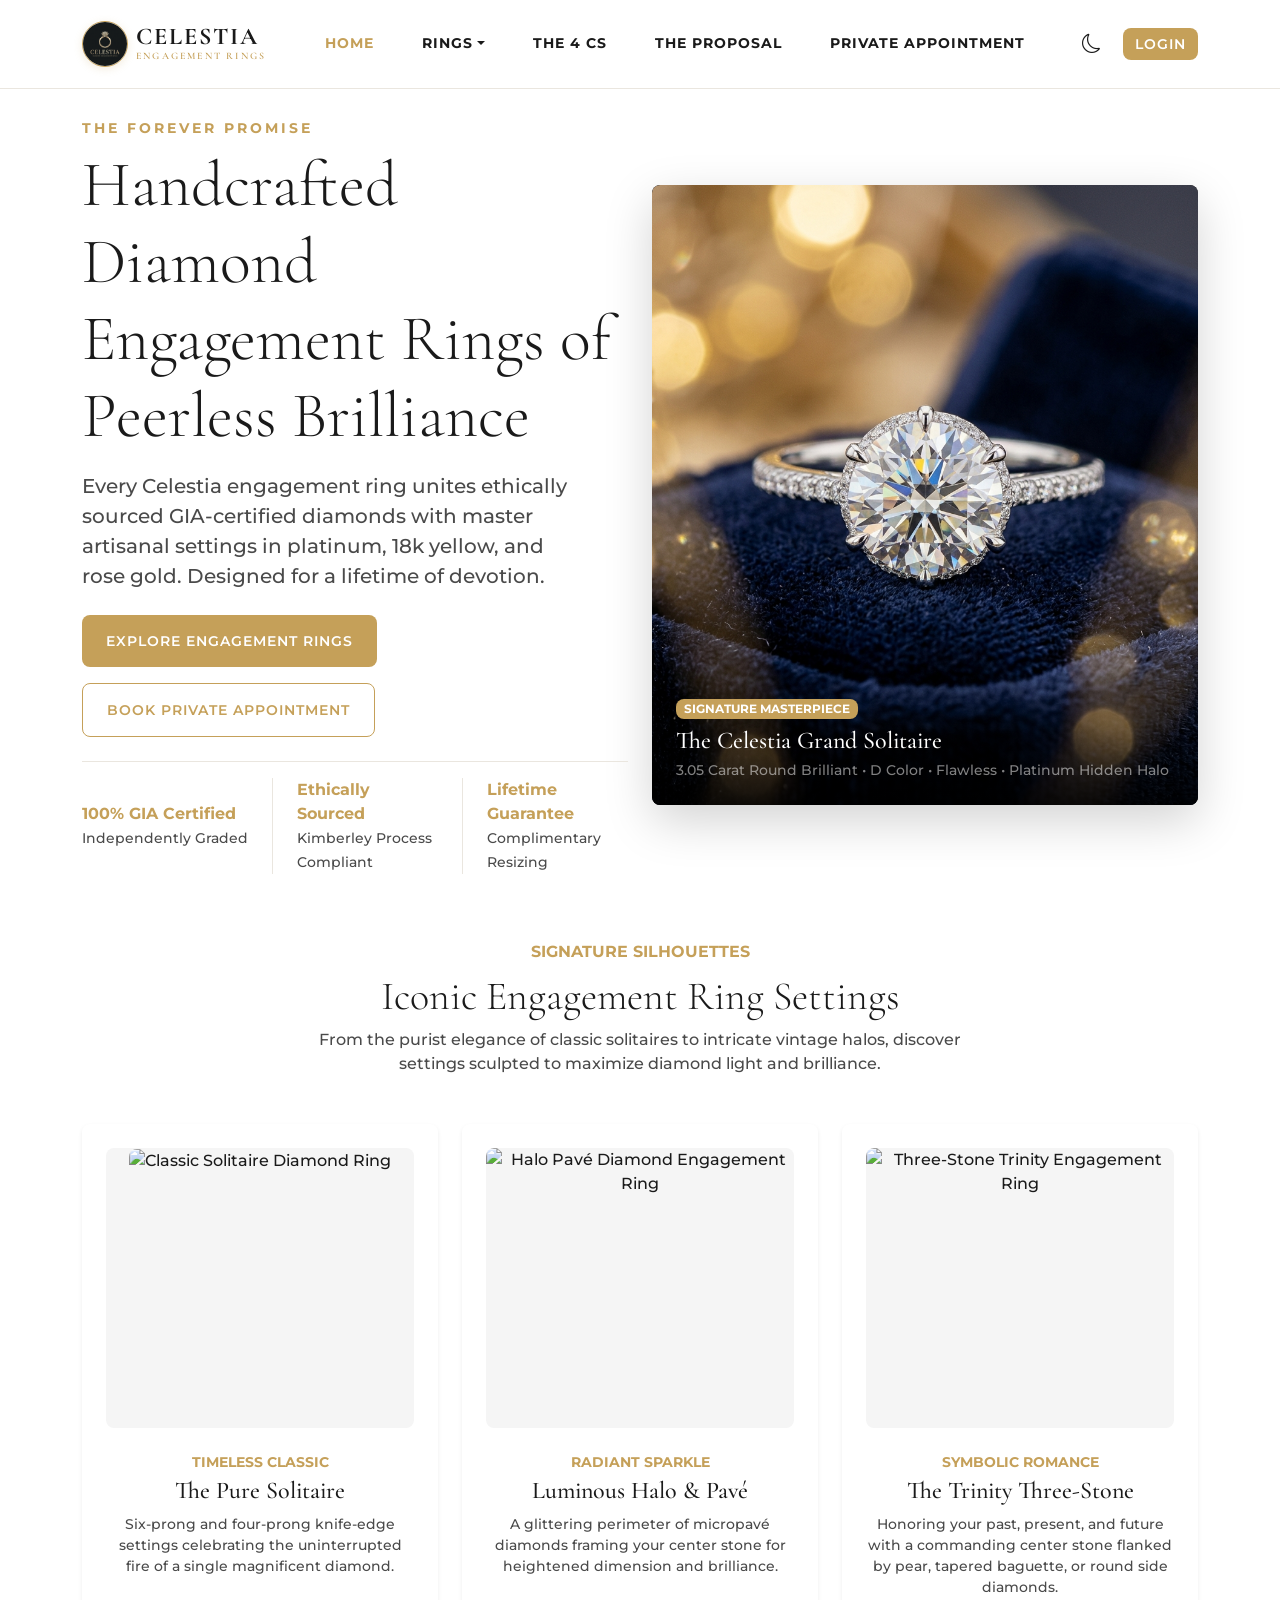
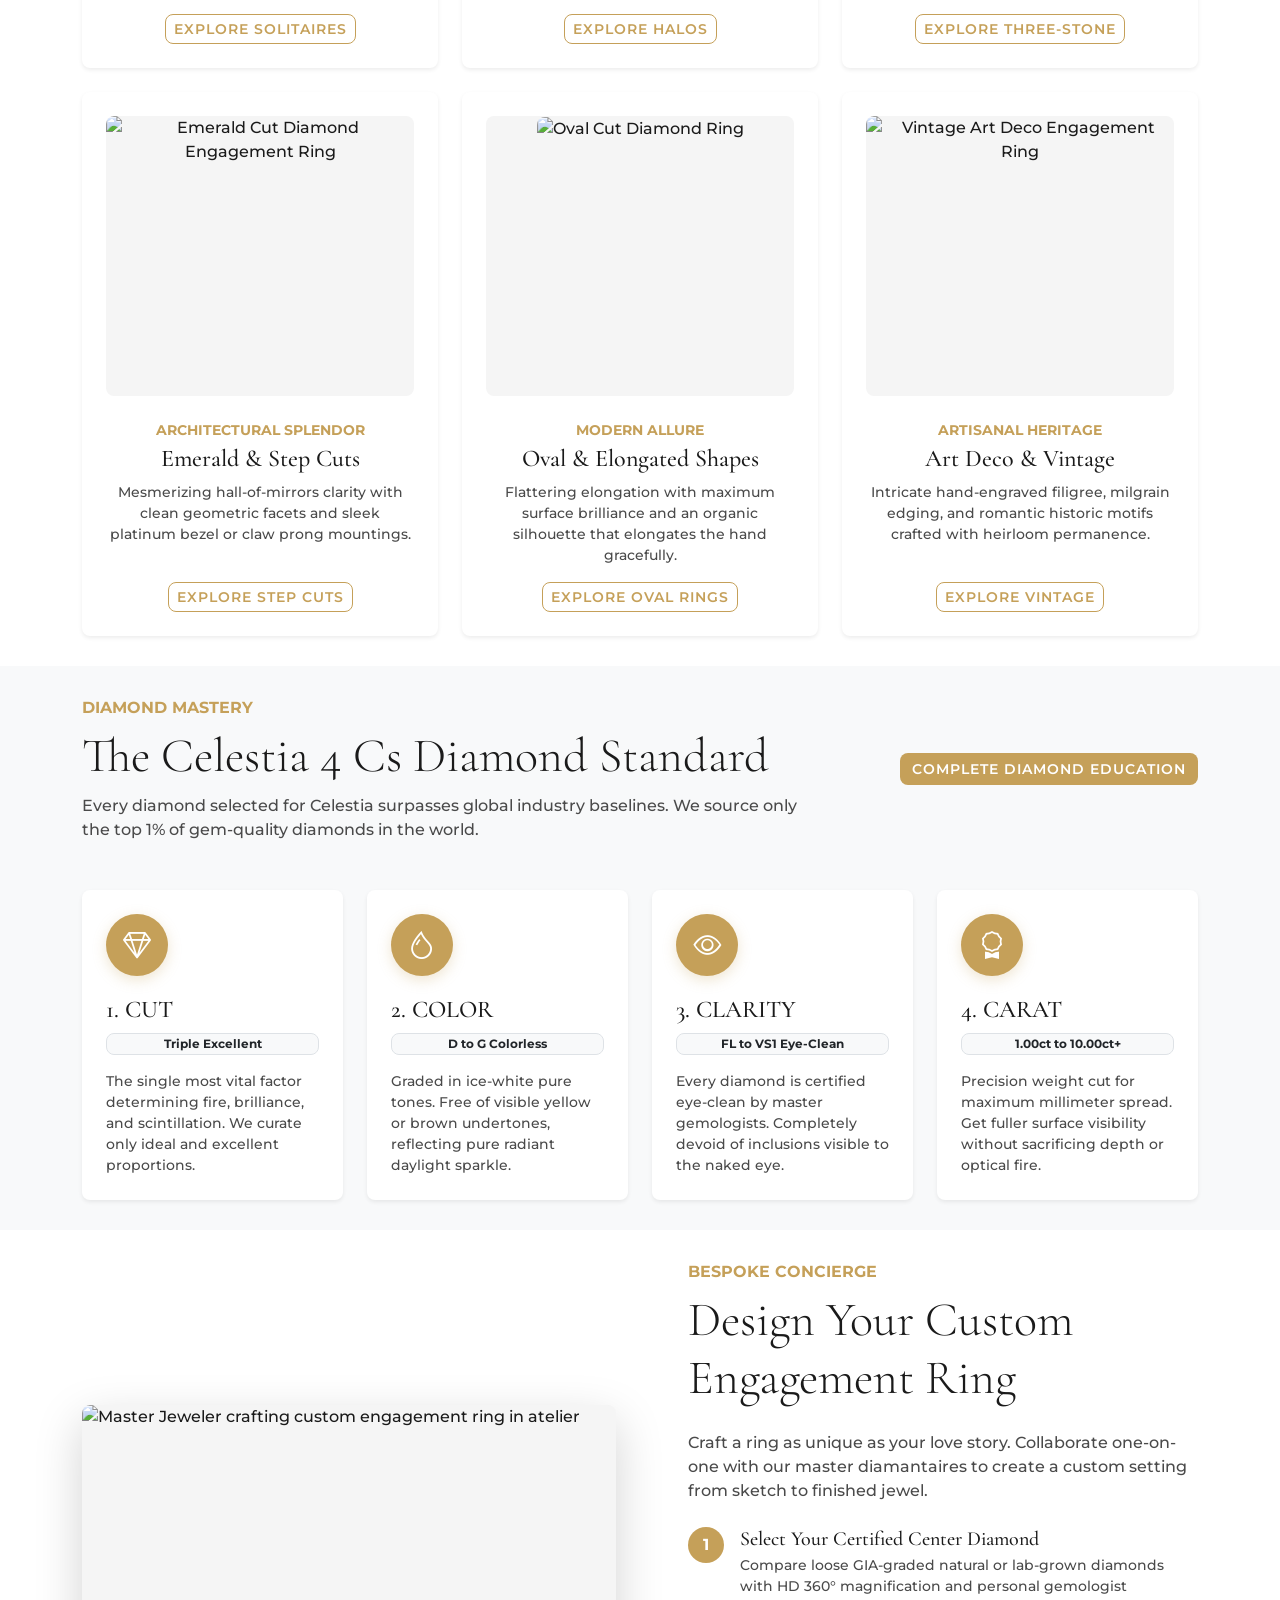
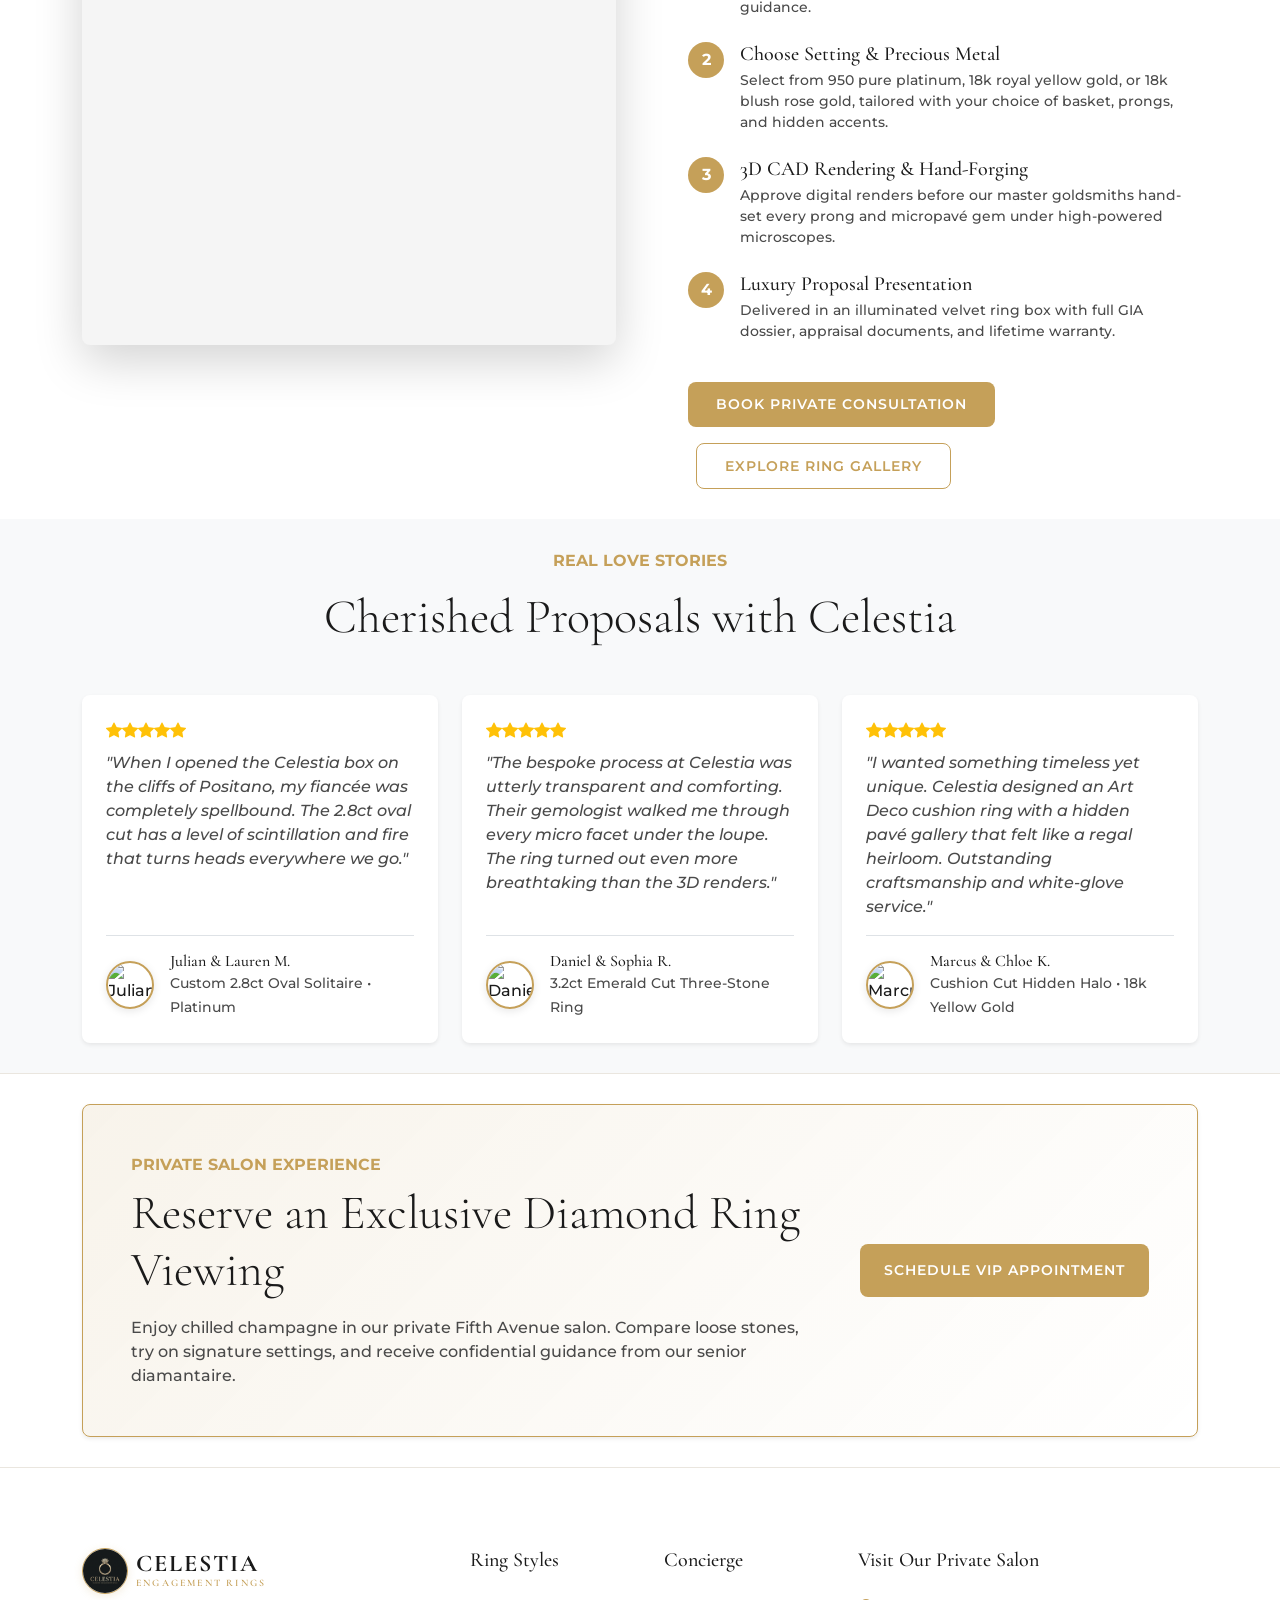
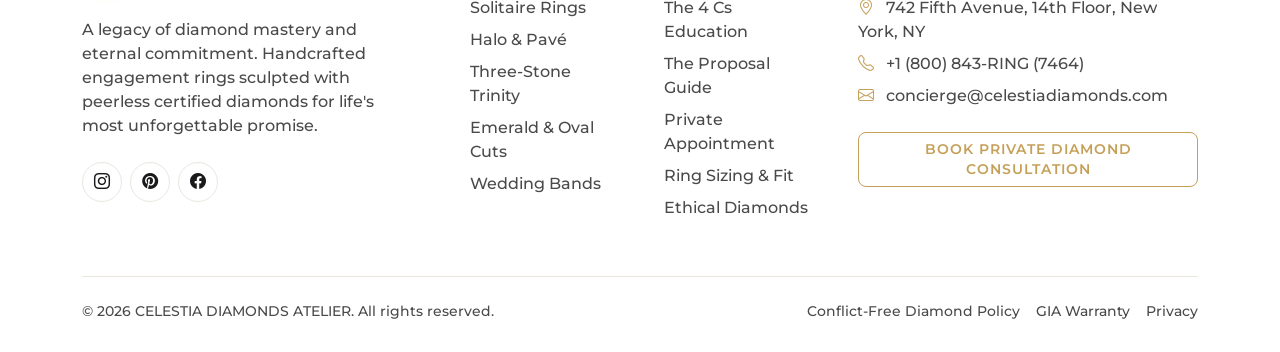
==== commit cc69c4b2: "Fix UI issues: 4Cs icon badge shapes, testimonial avatars, back-to-top button, appointment page FAQ/" ====
--- a/index.html
+++ b/index.html
@@ -81,18 +81,26 @@
                         <a href="jewellery.html" class="btn btn-gold px-4 py-3">Explore Engagement Rings</a>
                         <a href="contact.html" class="btn btn-outline-gold px-4 py-3">Book Private Appointment</a>
                     </div>
-                    <div class="d-flex align-items-center gap-4 mt-4 pt-3 border-top" style="border-color: var(--border-color) !important;">
-                        <div>
-                            <span class="fw-bold d-block text-gold">100% GIA Certified</span>
-                            <small class="text-secondary">Independently Graded</small>
-                        </div>
-                        <div class="border-start ps-4" style="border-color: var(--border-color) !important;">
-                            <span class="fw-bold d-block text-gold">Ethically Sourced</span>
-                            <small class="text-secondary">Kimberley Process Compliant</small>
-                        </div>
-                        <div class="border-start ps-4" style="border-color: var(--border-color) !important;">
-                            <span class="fw-bold d-block text-gold">Lifetime Guarantee</span>
-                            <small class="text-secondary">Complimentary Resizing</small>
+                    <div class="hero-trust-badges mt-4 pt-3 border-top">
+                        <div class="row g-3 g-sm-2 g-md-4 text-center text-sm-start align-items-center">
+                            <div class="col-12 col-sm-4">
+                                <div class="trust-badge-item">
+                                    <span class="fw-bold d-block text-gold">100% GIA Certified</span>
+                                    <small class="text-secondary">Independently Graded</small>
+                                </div>
+                            </div>
+                            <div class="col-12 col-sm-4">
+                                <div class="trust-badge-item border-start-sm ps-sm-3 ps-md-4">
+                                    <span class="fw-bold d-block text-gold">Ethically Sourced</span>
+                                    <small class="text-secondary">Kimberley Process Compliant</small>
+                                </div>
+                            </div>
+                            <div class="col-12 col-sm-4">
+                                <div class="trust-badge-item border-start-sm ps-sm-3 ps-md-4">
+                                    <span class="fw-bold d-block text-gold">Lifetime Guarantee</span>
+                                    <small class="text-secondary">Complimentary Resizing</small>
+                                </div>
+                            </div>
                         </div>
                     </div>
                 </div>
@@ -220,12 +228,12 @@
     <section class="section-padding bg-light">
         <div class="container">
             <div class="row align-items-center mb-5">
-                <div class="col-lg-8">
+                <div class="col-lg-8 text-center text-lg-start">
                     <span class="text-gold text-uppercase letter-spacing-2 d-block mb-2">Diamond Mastery</span>
                     <h2 class="brand-font display-5">The Celestia 4 Cs Diamond Standard</h2>
                     <p class="text-secondary mb-0">Every diamond selected for Celestia surpasses global industry baselines. We source only the top 1% of gem-quality diamonds in the world.</p>
                 </div>
-                <div class="col-lg-4 text-lg-end mt-4 mt-lg-0">
+                <div class="col-lg-4 text-center text-lg-end mt-4 mt-lg-0">
                     <a href="diamonds.html" class="btn btn-gold">Complete Diamond Education</a>
                 </div>
             </div>
@@ -233,7 +241,7 @@
             <div class="row g-4">
                 <div class="col-md-6 col-lg-3">
                     <div class="premium-card p-4 h-100 bg-white border-0 shadow-sm rounded">
-                        <div class="d-inline-flex p-3 rounded-circle bg-gold text-white mb-3">
+                        <div class="diamond-cs-badge">
                             <i class="bi bi-gem fs-3"></i>
                         </div>
                         <h4 class="brand-font mb-2">1. CUT</h4>
@@ -244,7 +252,7 @@
 
                 <div class="col-md-6 col-lg-3">
                     <div class="premium-card p-4 h-100 bg-white border-0 shadow-sm rounded">
-                        <div class="d-inline-flex p-3 rounded-circle bg-gold text-white mb-3">
+                        <div class="diamond-cs-badge">
                             <i class="bi bi-droplet fs-3"></i>
                         </div>
                         <h4 class="brand-font mb-2">2. COLOR</h4>
@@ -255,7 +263,7 @@
 
                 <div class="col-md-6 col-lg-3">
                     <div class="premium-card p-4 h-100 bg-white border-0 shadow-sm rounded">
-                        <div class="d-inline-flex p-3 rounded-circle bg-gold text-white mb-3">
+                        <div class="diamond-cs-badge">
                             <i class="bi bi-eye fs-3"></i>
                         </div>
                         <h4 class="brand-font mb-2">3. CLARITY</h4>
@@ -266,7 +274,7 @@
 
                 <div class="col-md-6 col-lg-3">
                     <div class="premium-card p-4 h-100 bg-white border-0 shadow-sm rounded">
-                        <div class="d-inline-flex p-3 rounded-circle bg-gold text-white mb-3">
+                        <div class="diamond-cs-badge">
                             <i class="bi bi-award fs-3"></i>
                         </div>
                         <h4 class="brand-font mb-2">4. CARAT</h4>
@@ -349,7 +357,8 @@
                         </div>
                         <p class="text-secondary flex-grow-1 text-start fst-italic">"When I opened the Celestia box on the cliffs of Positano, my fiancée was completely spellbound. The 2.8ct oval cut has a level of scintillation and fire that turns heads everywhere we go."</p>
                         <div class="d-flex align-items-center gap-3 mt-3 pt-3 border-top">
-                            <div class="rounded-circle bg-gold text-white d-flex align-items-center justify-content-center fw-bold" style="width: 40px; height: 40px;">JL</div>
+                            <img src="https://images.unsplash.com/photo-1522529599102-193c0d76b5b6?w=150&h=150&fit=crop&crop=faces"
+                                alt="Julian & Lauren M." class="testimonial-avatar">
                             <div class="text-start">
                                 <h6 class="brand-font mb-0">Julian & Lauren M.</h6>
                                 <small class="text-secondary">Custom 2.8ct Oval Solitaire • Platinum</small>
@@ -365,7 +374,8 @@
                         </div>
                         <p class="text-secondary flex-grow-1 text-start fst-italic">"The bespoke process at Celestia was utterly transparent and comforting. Their gemologist walked me through every micro facet under the loupe. The ring turned out even more breathtaking than the 3D renders."</p>
                         <div class="d-flex align-items-center gap-3 mt-3 pt-3 border-top">
-                            <div class="rounded-circle bg-gold text-white d-flex align-items-center justify-content-center fw-bold" style="width: 40px; height: 40px;">DR</div>
+                            <img src="https://images.unsplash.com/photo-1516589178581-6cd7833ae3b2?w=150&h=150&fit=crop&crop=faces"
+                                alt="Daniel & Sophia R." class="testimonial-avatar">
                             <div class="text-start">
                                 <h6 class="brand-font mb-0">Daniel & Sophia R.</h6>
                                 <small class="text-secondary">3.2ct Emerald Cut Three-Stone Ring</small>
@@ -381,7 +391,8 @@
                         </div>
                         <p class="text-secondary flex-grow-1 text-start fst-italic">"I wanted something timeless yet unique. Celestia designed an Art Deco cushion ring with a hidden pavé gallery that felt like a regal heirloom. Outstanding craftsmanship and white-glove service."</p>
                         <div class="d-flex align-items-center gap-3 mt-3 pt-3 border-top">
-                            <div class="rounded-circle bg-gold text-white d-flex align-items-center justify-content-center fw-bold" style="width: 40px; height: 40px;">MK</div>
+                            <img src="https://images.unsplash.com/photo-1539571696357-5a69c17a67c6?w=150&h=150&fit=crop&crop=faces"
+                                alt="Marcus & Chloe K." class="testimonial-avatar">
                             <div class="text-start">
                                 <h6 class="brand-font mb-0">Marcus & Chloe K.</h6>
                                 <small class="text-secondary">Cushion Cut Hidden Halo • 18k Yellow Gold</small>
@@ -470,6 +481,11 @@
         </div>
     </footer>
 
+    <!-- Floating Back to Top Button -->
+    <button id="back-to-top" class="back-to-top" aria-label="Back to top" type="button">
+        <i class="bi bi-chevron-up"></i>
+    </button>
+
     <!-- Scripts -->
     <script src="https://cdn.jsdelivr.net/npm/bootstrap@5.3.0/dist/js/bootstrap.bundle.min.js"></script>
     <script src="assets/js/main.js"></script>
--- a/assets/css/style.css
+++ b/assets/css/style.css
@@ -877,4 +877,132 @@
 [data-theme="dark"] .dropdown-item.active {
     background-color: var(--accent-gold) !important;
     color: #FFFFFF !important;
+}
+
+/* --- 4 Cs Diamond Icon Badges --- */
+.diamond-cs-badge {
+    width: 62px;
+    height: 62px;
+    min-width: 62px;
+    max-width: 62px;
+    border-radius: 50%;
+    background-color: var(--accent-gold) !important;
+    color: #FFFFFF !important;
+    display: inline-flex;
+    align-items: center;
+    justify-content: center;
+    align-self: flex-start;
+    margin-bottom: 1.25rem;
+    box-shadow: 0 4px 14px rgba(197, 160, 89, 0.28);
+    transition: var(--transition);
+}
+
+.diamond-cs-badge i {
+    color: #FFFFFF !important;
+    line-height: 1;
+}
+
+.premium-card:hover .diamond-cs-badge {
+    transform: translateY(-3px) scale(1.08);
+    box-shadow: 0 8px 20px rgba(197, 160, 89, 0.4);
+}
+
+/* --- Testimonial Avatar --- */
+.testimonial-avatar {
+    width: 48px;
+    height: 48px;
+    min-width: 48px;
+    border-radius: 50%;
+    object-fit: cover;
+    border: 2px solid var(--accent-gold);
+    box-shadow: 0 2px 8px rgba(0, 0, 0, 0.1);
+}
+
+/* --- Hero Trust Badges Responsive Fix --- */
+.hero-trust-badges {
+    border-color: var(--border-color) !important;
+}
+
+@media (max-width: 575.98px) {
+    .hero-trust-badges .trust-badge-item {
+        padding: 0.6rem 0;
+        border-bottom: 1px dashed var(--border-color);
+        text-align: center;
+    }
+    .hero-trust-badges .row > div:last-child .trust-badge-item {
+        border-bottom: none;
+    }
+}
+
+@media (min-width: 576px) {
+    .border-start-sm {
+        border-left: 1px solid var(--border-color) !important;
+    }
+}
+
+/* --- Floating Back To Top Button --- */
+.back-to-top {
+    position: fixed;
+    bottom: 28px;
+    right: 28px;
+    width: 48px;
+    height: 48px;
+    border-radius: 50%;
+    background-color: var(--accent-gold);
+    color: #FFFFFF !important;
+    border: none;
+    outline: none;
+    display: flex;
+    align-items: center;
+    justify-content: center;
+    font-size: 1.25rem;
+    box-shadow: 0 4px 16px rgba(0, 0, 0, 0.25);
+    cursor: pointer;
+    z-index: 1040;
+    opacity: 0;
+    visibility: hidden;
+    transform: translateY(20px);
+    transition: opacity 0.3s ease, visibility 0.3s ease, transform 0.3s ease, background-color 0.3s ease, box-shadow 0.3s ease;
+}
+
+.back-to-top.show {
+    opacity: 1;
+    visibility: visible;
+    transform: translateY(0);
+}
+
+.back-to-top:hover {
+    background-color: var(--accent-gold-hover);
+    color: #FFFFFF !important;
+    box-shadow: 0 6px 20px rgba(197, 160, 89, 0.5);
+    transform: translateY(-4px);
+}
+
+.back-to-top:active {
+    transform: translateY(0);
+}
+
+@media (max-width: 576px) {
+    .back-to-top {
+        bottom: 20px;
+        right: 20px;
+        width: 42px;
+        height: 42px;
+        font-size: 1.1rem;
+    }
+}
+
+/* --- Social Media Channels in Private Appointment --- */
+.social-media-appointment .btn {
+    border-radius: 20px;
+    padding: 0.4rem 0.9rem;
+    font-size: 0.85rem;
+    font-weight: 500;
+    letter-spacing: 0.5px;
+    transition: var(--transition);
+}
+
+.social-media-appointment .btn:hover {
+    transform: translateY(-2px);
+    box-shadow: 0 4px 10px rgba(197, 160, 89, 0.25);
 }
